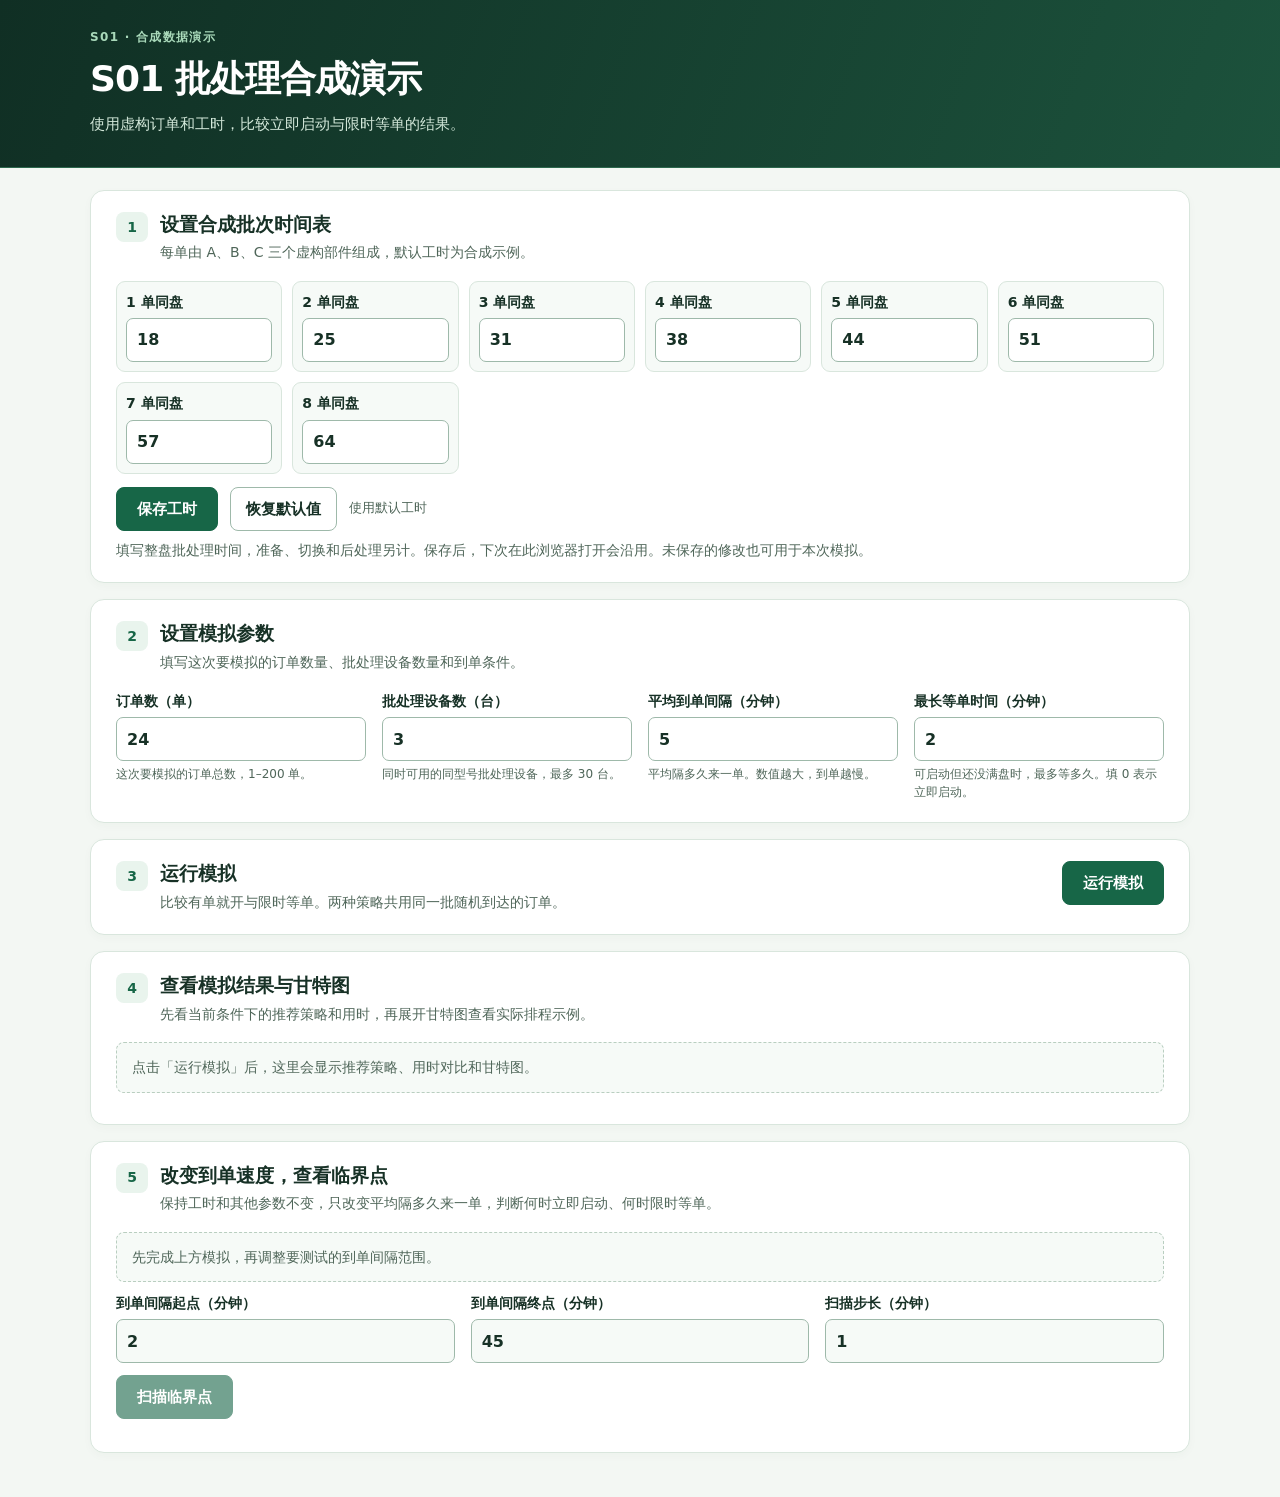
==== docs/scheduling/index.html @ c4c7d200 "Initial synthetic workcell simulation" ====
<!doctype html>
<html lang="zh-CN">
<head>
<meta charset="utf-8">
<meta name="viewport" content="width=device-width,initial-scale=1">
<meta name="theme-color" content="#143c30">
<link rel="icon" href="data:,">
<title>S01 批处理合成演示</title>
<style>:root {
  color-scheme: light;
  font-family: system-ui, "Microsoft YaHei", sans-serif;
  color: #173126;
  background: #f3f7f3;
  --arrival-muted: #4f6659;
  --arrival-line: #d9e6dd;
  --arrival-edge: #9eb9aa;
  --arrival-accent: #176647;
  --arrival-accent-hover: #105538;
  --arrival-soft: #e9f4ed;
  --arrival-surface: #f6faf7;
}

* { box-sizing: border-box; }
[hidden] { display: none !important; }
.arrival-page { margin: 0; font-size: 15px; line-height: 1.6; }
.arrival-page h1, .arrival-page h2, .arrival-page h3 { line-height: 1.35; }
.arrival-page p { margin: 0 0 10px; }
.arrival-page p:last-child { margin-bottom: 0; }
.muted { color: var(--arrival-muted); font-size: 14px; }

.arrival-shell { width: min(calc(100% - 48px), 1100px); margin-inline: auto; }
.arrival-hero {
  padding: 28px 0 31px;
  color: #fff;
  background: linear-gradient(110deg, #102f24, #1c523c);
  border-bottom: 1px solid #2c684d;
}
.arrival-hero .arrival-eyebrow { margin: 0 0 8px; color: #a9d9ba; font-size: 12px; font-weight: 700; letter-spacing: .11em; }
.arrival-hero h1 { margin: 0 0 8px; font-size: clamp(25px, 4vw, 36px); letter-spacing: -.025em; }
.arrival-hero p { color: #d4e9db; }
.arrival-hero p:last-child { margin-bottom: 0; }

#arrival-lab { display: grid; gap: 16px; padding-block: 22px 44px; scroll-margin-top: 12rem; }
.arrival-lab-form { display: grid; gap: 16px; min-width: 0; margin: 0; }
.arrival-panel {
  min-width: 0;
  padding: 21px 25px;
  border: 1px solid var(--arrival-line);
  border-radius: 14px;
  background: #fff;
  box-shadow: 0 3px 10px #19392807;
}
.arrival-step-heading { display: flex; align-items: flex-start; gap: 12px; margin-bottom: 17px; }
.arrival-step-heading h2 { margin: 0; font-size: 19px; font-weight: 720; }
.arrival-step-heading p { margin: 4px 0 0; }
.arrival-step-number {
  display: grid;
  flex: none;
  place-items: center;
  width: 32px;
  height: 30px;
  border-radius: 8px;
  color: var(--arrival-accent);
  background: var(--arrival-soft);
  font-size: 14px;
  font-weight: 750;
  font-variant-numeric: tabular-nums;
}
.arrival-settings-fields { min-inline-size: 0; margin: 0; padding: 0; border: 0; }

.arrival-lab-inputs, .arrival-print-inputs {
  display: grid;
  grid-template-columns: repeat(auto-fit, minmax(min(100%, 155px), 1fr));
  gap: 12px 16px;
}
.arrival-print-inputs { grid-template-columns: repeat(6, minmax(0, 1fr)); gap: 10px; }
.arrival-lab-field { display: grid; align-content: start; gap: 5px; min-width: 0; font-size: 14px; font-weight: 650; }
.arrival-lab-field input {
  width: 100%;
  min-width: 0;
  min-height: 44px;
  padding: 8px 10px;
  border: 1px solid var(--arrival-edge);
  border-radius: 7px;
  color: inherit;
  background: #fff;
  font: inherit;
  font-size: 16px;
  font-variant-numeric: tabular-nums;
}
.arrival-lab-field input:disabled { background: var(--arrival-surface); }
.arrival-lab-field small { color: var(--arrival-muted); font-size: 12px; font-weight: 450; line-height: 1.45; }
.arrival-print-inputs .arrival-lab-field { padding: 9px; border: 1px solid var(--arrival-line); border-radius: 9px; background: var(--arrival-surface); }
.arrival-print-tools, .arrival-print-actions { display: flex; flex-wrap: wrap; align-items: center; gap: 8px 12px; }
.arrival-print-tools { margin-block: 13px 8px; }
.arrival-page .arrival-print-state { margin: 0; color: var(--arrival-muted); font-size: 13px; }

.arrival-lab-option {
  min-width: 0;
  border: 1px solid var(--arrival-line);
  border-radius: 8px;
  background: var(--arrival-surface);
}
.arrival-lab-option > summary {
  display: flex;
  justify-content: space-between;
  align-items: center;
  gap: 12px;
  min-height: 44px;
  padding: 9px 13px;
  border-radius: 7px;
  cursor: pointer;
  font-size: 14px;
  font-weight: 650;
  list-style: none;
}
.arrival-lab-option > summary::-webkit-details-marker { display: none; }
.arrival-lab-option > summary::after {
  content: "";
  flex: none;
  width: 7px;
  height: 7px;
  margin-right: 2px;
  border-right: 1.5px solid var(--arrival-muted);
  border-bottom: 1.5px solid var(--arrival-muted);
  transform: translateY(-2px) rotate(45deg);
}
.arrival-lab-option[open] > summary::after { transform: translateY(2px) rotate(225deg); }
.arrival-lab-option > summary:hover { color: var(--arrival-accent); background: var(--arrival-soft); }
.arrival-option-content { min-width: 0; padding: 0 13px 13px; }
.arrival-option-content > p { margin-top: 5px; }

.arrival-run-panel {
  display: grid;
  grid-template-columns: minmax(0, 1fr) auto;
  align-items: start;
  gap: 8px 16px;
}
.arrival-run-panel .arrival-step-heading { margin-bottom: 0; }
.arrival-scan-buttons { display: flex; flex-wrap: wrap; gap: 8px; }
.arrival-primary, .arrival-lab-submit, .arrival-scan-cancel, .arrival-secondary, .arrival-result-link {
  min-height: 44px;
  padding: 7px 15px;
  border: 1px solid var(--arrival-edge);
  border-radius: 8px;
  color: inherit;
  background: #fff;
  font: inherit;
  font-weight: 650;
  cursor: pointer;
}
.arrival-primary, .arrival-lab-submit { padding-inline: 20px; border-color: var(--arrival-accent); color: #fff; background: var(--arrival-accent); }
.arrival-primary:hover:not(:disabled), .arrival-lab-submit:hover:not(:disabled) { background: var(--arrival-accent-hover); }
.arrival-secondary:hover:not(:disabled), .arrival-scan-cancel:hover:not(:disabled), .arrival-result-link:hover { background: var(--arrival-soft); }
.arrival-result-link { display: inline-flex; align-items: center; justify-self: start; text-decoration: none; }
.arrival-primary:disabled, .arrival-lab-submit:disabled, .arrival-scan-cancel:disabled, .arrival-secondary:disabled { opacity: .6; cursor: default; }
#arrival-lab :is(input, button, summary, a, [tabindex]):focus-visible { outline: 2px solid var(--arrival-accent); outline-offset: 3px; }
.arrival-run-panel :is(.arrival-lab-status, .arrival-lab-progress, .arrival-lab-error) { grid-column: 1 / -1; }
.arrival-page .arrival-lab-status { margin: 0; }
.arrival-lab-status:empty { display: none; }
.arrival-lab-progress { width: min(100%, 420px); accent-color: var(--arrival-accent); }
.arrival-page .arrival-lab-error { margin: 0; border-left: 3px solid #a94335; background: #fff0ec; color: #87291d; padding: 7px 11px; }

.arrival-result-panel, .arrival-scan-panel { scroll-margin-top: 14px; }
.arrival-scan-form { display: grid; gap: 12px; min-width: 0; margin: 0 0 12px; }
.arrival-scan-context { color: var(--arrival-muted); font-size: 14px; }
.arrival-empty {
  padding: 13px 15px;
  border: 1px dashed #b9cec0;
  border-radius: 8px;
  color: var(--arrival-muted);
  background: var(--arrival-surface);
  font-size: 14px;
}
.arrival-lab-output { display: grid; gap: 11px; min-width: 0; }
.arrival-lab-output:empty { display: none; }
.arrival-page .arrival-stale { padding: 9px 12px; border-radius: 6px; background: #fff4e3; color: #71481a; font-size: 14px; }
.arrival-metrics { display: grid; grid-template-columns: repeat(2, minmax(0, 1fr)); gap: 10px; }
.arrival-metric { min-width: 0; padding: 12px 14px; border: 1px solid var(--arrival-line); border-radius: 8px; }
.arrival-metric h3 { margin: 0 0 4px; font-size: 16px; }
.arrival-metric p { margin-bottom: 8px; }
.arrival-metric-values {
  display: grid;
  grid-template-columns: repeat(2, minmax(0, 1fr));
  gap: 8px;
  margin: 0;
}
.arrival-metric-values div { min-width: 0; padding: 8px 9px; border-radius: 6px; background: var(--arrival-surface); }
.arrival-metric-values dt { color: var(--arrival-muted); font-size: 13px; }
.arrival-metric-values dd { margin: 2px 0 0; font-size: clamp(17px, 2.2vw, 24px); font-weight: 750; font-variant-numeric: tabular-nums; overflow-wrap: anywhere; }
.arrival-metric-values small { color: var(--arrival-muted); font-size: 12px; font-weight: 500; }
.arrival-lab-results { min-width: 0; }
.arrival-lab-results h3 { margin: 2px 0 6px; font-size: 17px; }
.arrival-lab-scroll { max-width: 100%; overflow: auto; border-radius: 7px; }
.arrival-page table { width: 100%; border-collapse: collapse; font-size: 13px; font-variant-numeric: tabular-nums; }
.arrival-page th, .arrival-page td { padding: 8px 10px; border-bottom: 1px solid var(--arrival-line); text-align: left; vertical-align: top; }
.arrival-page thead th { color: #2a4b38; background: var(--arrival-soft); font-weight: 700; }
.arrival-page tbody tr:nth-child(even) { background: var(--arrival-surface); }
.arrival-lab-table { min-width: 400px; }
.arrival-lab-table tbody th { font-weight: 550; }
.arrival-lab-chart { min-width: 680px; padding-right: 18px; }
.arrival-lab-arm h4 { margin: 12px 0 6px; font-size: 14px; }
.arrival-lab-first-order { width: fit-content; padding: 3px 8px; border-radius: 4px; background: #e7eff8; color: #284d78; font-size: 13px; font-weight: 650; }
.arrival-lab-track-row { display: grid; grid-template-columns: 86px minmax(0, 1fr); }
.arrival-lab-lane-label { align-self: center; padding-right: 8px; font-size: 12px; color: var(--arrival-muted); }
.arrival-lab-track { position: relative; min-height: 33px; border-bottom: 1px solid var(--arrival-line); background: var(--arrival-surface); }
.arrival-lab-machine-lanes { border-bottom: 1px solid #b8cec0; }
.arrival-lab-offline-track { min-height: 12px; background: #f7f8fc; }
.arrival-lab-axis .arrival-lab-track { min-height: 24px; background: none; }
.arrival-lab-arrivals .arrival-lab-track { min-height: 24px; }
.arrival-lab-tick { position: absolute; bottom: 3px; white-space: nowrap; font-size: 11px; color: var(--arrival-muted); transform: translateX(-50%); }
.arrival-lab-tick:first-child { transform: none; }
.arrival-lab-gridline { position: absolute; height: 100%; width: 1px; background: var(--arrival-line); }
.arrival-lab-end { position: absolute; z-index: 1; height: 100%; width: 2px; background: #a84b3b; }
.arrival-lab-arrival { position: absolute; top: 4px; width: 2px; height: 15px; background: #4a6a92; opacity: .78; }
.arrival-lab-bar { position: absolute; top: 4px; height: 24px; white-space: nowrap; overflow: hidden; border-radius: 2px; }
.arrival-lab-offline-track .arrival-lab-bar { top: 2px; height: 7px; }
.arrival-lab-prep, .arrival-lab-prep-key { background: #4c78aa; }
.arrival-lab-post, .arrival-lab-post-key { background: #855da4; }
.arrival-lab-print { background: var(--arrival-accent); color: #fff; font-size: 11px; line-height: 24px; text-indent: 3px; }
.arrival-lab-switch { background: #b18037; }
.arrival-lab-legend { display: flex; gap: 6px 15px; flex-wrap: wrap; margin: 8px 0 12px; font-size: 13px; }
.arrival-lab-key { display: inline-block; width: 12px; height: 9px; margin-right: 5px; border-radius: 2px; }
.arrival-lab-arrive-key { background: #4a6a92; }
.arrival-lab-print-key { background: var(--arrival-accent); }
.arrival-lab-switch-key { background: #b18037; }
.arrival-lab-end-key { background: #a84b3b; }
.arrival-lab-advice { min-width: 0; padding: 13px 15px; border-left: 3px solid #64816d; border-radius: 7px; background: var(--arrival-surface); }
.arrival-lab-advice-wait { border-color: var(--arrival-accent); background: var(--arrival-soft); }
.arrival-lab-advice-ranges { border-color: #64816d; background: var(--arrival-surface); }
.arrival-lab-advice h3 { margin: 0 0 5px; font-size: 17px; }
.arrival-lab-advice p { margin: 4px 0; }
.arrival-scan-legend { display: flex; gap: 4px 16px; flex-wrap: wrap; font-size: 13px; font-weight: 650; }
.arrival-scan-faster { color: #17654d; }
.arrival-scan-slower { color: #9a3425; }
.arrival-scan-immediate { color: #176647; }
.arrival-scan-waiting { color: #9a561d; }
.arrival-scan-legend :is(.arrival-scan-immediate, .arrival-scan-waiting)::before {
  content: "";
  display: inline-block;
  width: 19px;
  margin: 0 6px 3px 0;
  border-top: 2px solid currentColor;
}
.arrival-scan-legend .arrival-scan-waiting::before { border-top-style: dashed; }
.arrival-scan-tie-text { color: var(--arrival-muted); }
.arrival-scan-crossing-text { color: #633970; }
.arrival-scan-plot { border: 1px solid var(--arrival-line); border-radius: 7px; }
.arrival-scan-plot svg { display: block; width: 100%; min-width: 560px; }
.arrival-scan-plot text { fill: #364f41; font-size: 13px; }
.arrival-scan-grid { stroke: #b6c9bd; stroke-width: .7; }
.arrival-scan-axis { fill: none; stroke: #647f6d; stroke-width: 1; }
.arrival-scan-curve { fill: none; stroke: currentColor; stroke-width: 2.4; stroke-linejoin: round; }
.arrival-scan-waiting .arrival-scan-curve { stroke-dasharray: 6 4; }
.arrival-scan-dot { fill: #fff; stroke: currentColor; stroke-width: 1.4; }
.arrival-scan-tie-mark { fill: none; stroke: #dfd1e5; stroke-width: 9; stroke-linecap: round; stroke-linejoin: round; }
.arrival-scan-tie-point { fill: #dfd1e5; }
.arrival-scan-crossing { fill: #633970; stroke: #fff; stroke-width: 1; }
.arrival-scan-crossing-guide { stroke: #633970; stroke-width: 1; stroke-dasharray: 4 4; }
.arrival-scan-findings { font-weight: 650; }
.arrival-scan-table { min-width: 640px; }
.arrival-scan-table td, .arrival-scan-table th { white-space: nowrap; }

@media (max-width: 850px) {
  .arrival-print-inputs { grid-template-columns: repeat(4, minmax(0, 1fr)); }
}

@media (max-width: 640px) {
  .arrival-shell { width: calc(100% - 26px); }
  .arrival-hero { padding-block: 18px; }
  #arrival-lab, .arrival-lab-form { gap: 11px; }
  #arrival-lab { padding-block: 12px 26px; }
  .arrival-panel { padding: 15px; }
  .arrival-lab-inputs { grid-template-columns: repeat(2, minmax(0, 1fr)); gap: 9px; }
  .arrival-print-inputs { grid-template-columns: repeat(3, minmax(0, 1fr)); gap: 8px; }
  .arrival-print-inputs .arrival-lab-field { padding: 7px; font-size: 13px; }
  .arrival-print-tools { align-items: flex-start; flex-direction: column; }
  .arrival-run-panel { grid-template-columns: minmax(0, 1fr); }
  .arrival-run-panel .arrival-scan-buttons { margin-top: 3px; }
  .arrival-lab-submit { flex: 1; }
  .arrival-metrics { grid-template-columns: 1fr; }
}

@media (max-width: 380px) {
  .arrival-print-inputs { grid-template-columns: repeat(2, minmax(0, 1fr)); }
}
</style>
</head>
<body class="arrival-page">
<header class="arrival-hero">
  <div class="arrival-shell">
    <p class="arrival-eyebrow">S01 · 合成数据演示</p>
    <h1>S01 批处理合成演示</h1>
    <p class="arrival-hero-note">使用虚构订单和工时，比较立即启动与限时等单的结果。</p>
  </div>
</header>
<main class="arrival-shell">
  <div id="arrival-lab" data-config="{&quot;prepMinutes&quot;:4,&quot;postMinutes&quot;:7,&quot;switchMinutes&quot;:3,&quot;durations&quot;:[null,18,25,31,38,44,51,57,64],&quot;replicates&quot;:200,&quot;seed&quot;:61723}">
    <noscript><p>启用 JavaScript 即可在网页上计算。</p></noscript>
  </div>
</main>
<script>(function (root) {
  "use strict";

  const MAX_TRAY_SIZE = 8;
  const MAX_ORDERS = 200;
  const MAX_MACHINES = 30;

  function integer(value, label, minimum, maximum = Number.MAX_SAFE_INTEGER) {
    if (!Number.isSafeInteger(value) || value < minimum || value > maximum) {
      throw new RangeError(`${label}须为 ${minimum} 至 ${maximum} 之间的整数`);
    }
    return value;
  }

  function simulationConfig(config) {
    const machineCount = integer(config.machineCount, "批处理设备数量", 1, MAX_MACHINES);
    const prepMinutes = integer(config.prepMinutes, "批处理前准备时间", 0);
    const postMinutes = integer(config.postMinutes, "批处理后处理时间", 0);
    const switchMinutes = integer(config.switchMinutes, "批次切换时间", 0);
    if (!Array.isArray(config.durations)) {
      throw new TypeError("装盘工时须按每盘订单数提供");
    }
    const durations = [];
    const sizes = [];
    config.durations.forEach((duration, size) => {
      if (duration == null) return;
      integer(size, "装盘订单数", 1, MAX_TRAY_SIZE);
      durations[size] = integer(duration, "整盘批处理时间", 1);
      sizes.push(size);
    });
    if (sizes.length === 0) throw new RangeError("装盘表至少须启用一个整单组合");
    sizes.sort((left, right) => right - left);
    return { machineCount, prepMinutes, postMinutes, switchMinutes, durations, sizes };
  }

  function validateArrivals(arrivals) {
    if (!Array.isArray(arrivals) || arrivals.length > MAX_ORDERS) {
      throw new RangeError(`到单序列最多包含 ${MAX_ORDERS} 单`);
    }
    for (let index = 0; index < arrivals.length; index += 1) {
      integer(arrivals[index], "订单到达时间", 0);
      if (index === 0 ? arrivals[index] !== 0 : arrivals[index] < arrivals[index - 1]) {
        throw new RangeError("订单到达时间须从 0 开始，并按非递减顺序排列");
      }
    }
  }

  function better(sum, trays, current) {
    return current === null || sum < current[0] || (sum === current[0] && trays < current[1]);
  }

  function singleBatcherCosts(count, { durations, sizes, switchMinutes }) {
    const costs = Array(count + 1).fill(null);
    const firstBatch = Array(count + 1).fill(0);
    costs[0] = [0, 0];
    for (let total = 1; total <= count; total += 1) {
      for (const size of sizes) {
        const remaining = total - size;
        if (remaining < 0 || costs[remaining] === null) continue;
        const [tailSum, tailTrays] = costs[remaining];
        const sum = total * durations[size] + remaining * switchMinutes + tailSum;
        const trays = 1 + tailTrays;
        if (better(sum, trays, costs[total])) {
          costs[total] = [sum, trays];
          firstBatch[total] = size;
        }
      }
    }
    return { costs, firstBatch };
  }

  function closeoutPlan(count, now, lastBatchEnds, config) {
    const { prepMinutes, postMinutes, switchMinutes, durations } = config;
    const { costs, firstBatch } = singleBatcherCosts(count, config);
    if (costs[count] === null) {
      throw new RangeError(`收尾时剩余 ${count} 单，无法用已启用整单组合排齐`);
    }
    const ready = lastBatchEnds.map((end) => end === null
      ? now + prepMinutes
      : Math.max(now + prepMinutes, end + switchMinutes));
    const loads = costs.map((cost, load) => [load, cost]).filter((entry) => entry[1] !== null);
    const choices = [];
    let best = Array(count + 1).fill(null);
    best[0] = [0, 0];
    for (const readyAt of ready) {
      const nextBest = Array(count + 1).fill(null);
      const chosen = Array(count + 1).fill(0);
      for (let total = 0; total <= count; total += 1) {
        for (const [load, [completionSum, trays]] of loads) {
          if (load > total) break;
          const prefix = best[total - load];
          if (prefix === null) continue;
          // Release times are fixed, so minimizing completion sums also minimizes flow time.
          const sum = prefix[0] + completionSum + load * (readyAt + postMinutes);
          const trayCount = prefix[1] + trays;
          if (better(sum, trayCount, nextBest[total])) {
            nextBest[total] = [sum, trayCount];
            chosen[total] = load;
          }
        }
      }
      best = nextBest;
      choices.push(chosen);
    }

    const planned = [];
    let remaining = count;
    for (let machine = ready.length - 1; machine >= 0; machine -= 1) {
      let load = choices[machine][remaining];
      remaining -= load;
      let start = ready[machine];
      while (load > 0) {
        const size = firstBatch[load];
        planned.push([start - prepMinutes, machine, size]);
        start += durations[size] + switchMinutes;
        load -= size;
      }
    }
    return planned.sort((left, right) => left[0] - right[0] || left[1] - right[1] || left[2] - right[2]);
  }

  function label(prefix, index) {
    return `${prefix}${String(index).padStart(3, "0")}`;
  }

  function simulateValidated(arrivals, config, waitMinutes) {
    const { machineCount, prepMinutes, postMinutes, switchMinutes, durations, sizes } = config;
    const orders = arrivals.map((arrival, index) => ({
      order_id: label("O", index + 1), arrival, finish: null, batch_id: null,
    }));
    const batches = [];
    const lastBatchEnds = Array(machineCount).fill(null);
    const fullSize = sizes[0];
    let cursor = 0;
    let assigned = 0;
    let now = 0;
    let deadline = null;
    let waitEvents = 0;

    function prepReady(end) {
      return end === null ? 0 : Math.max(0, end + switchMinutes - prepMinutes);
    }

    function dispatch(prepStart, machine, size) {
      const processStart = prepStart + prepMinutes;
      const processEnd = processStart + durations[size];
      const finish = processEnd + postMinutes;
      const batchId = label("B", batches.length + 1);
      const orderIds = [];
      for (let index = 0; index < size; index += 1) {
        const order = orders[assigned];
        assigned += 1;
        order.batch_id = batchId;
        order.finish = finish;
        order.flow_time = finish - order.arrival;
        orderIds.push(order.order_id);
      }
      batches.push({
        batch_id: batchId,
        machine: machine + 1,
        order_ids: orderIds,
        prep_start: prepStart,
        process_start: processStart,
        process_end: processEnd,
        finish,
        switch_start: lastBatchEnds[machine],
      });
      lastBatchEnds[machine] = processEnd;
    }

    while (cursor < orders.length) {
      while (cursor < orders.length && arrivals[cursor] === now) cursor += 1;
      if (cursor === orders.length) {
        const planned = closeoutPlan(cursor - assigned, now, lastBatchEnds, config);
        for (const [prepStart, machine, size] of planned) dispatch(prepStart, machine, size);
        break;
      }

      while (assigned < cursor) {
        const machine = lastBatchEnds.findIndex((end) => prepReady(end) <= now);
        const size = sizes.find((option) => option <= cursor - assigned);
        if (machine === -1 || size === undefined) break;
        if (size === fullSize || waitMinutes === 0 || (deadline !== null && now >= deadline)) {
          dispatch(now, machine, size);
          deadline = null;
        } else {
          if (deadline === null) {
            deadline = now + waitMinutes;
            waitEvents += 1;
          }
          break;
        }
      }

      let next = arrivals[cursor];
      if (deadline !== null && deadline > now) next = Math.min(next, deadline);
      if (assigned < cursor) {
        for (const end of lastBatchEnds) {
          const readyAt = prepReady(end);
          if (readyAt > now) next = Math.min(next, readyAt);
        }
      }
      now = next;
    }

    const totalFlowTime = orders.reduce((sum, order) => sum + order.flow_time, 0);
    return {
      batches,
      orders,
      makespan: batches.reduce((last, batch) => Math.max(last, batch.finish), 0),
      wait_events: waitEvents,
      total_flow_time: totalFlowTime,
      mean_flow_time: orders.length === 0 ? 0 : totalFlowTime / orders.length,
    };
  }

  function simulate(arrivals, config, waitMinutes) {
    validateArrivals(arrivals);
    integer(waitMinutes, "等单时间", 0, 1440);
    return simulateValidated(arrivals, simulationConfig(config), waitMinutes);
  }

  function simulateSeconds(arrivals, config, waitMinutes) {
    validateArrivals(arrivals);
    integer(waitMinutes, "等单时间", 0, 1440);
    const settings = simulationConfig(config);
    const seconds = {
      ...settings,
      prepMinutes: settings.prepMinutes * 60,
      postMinutes: settings.postMinutes * 60,
      switchMinutes: settings.switchMinutes * 60,
      durations: settings.durations.map((duration) => duration * 60),
    };
    const longest = Math.max(...settings.sizes.map((size) => seconds.durations[size]));
    const latest = (arrivals[arrivals.length - 1] ?? 0) + seconds.prepMinutes + seconds.postMinutes
      + waitMinutes * 60 + arrivals.length * (longest + seconds.switchMinutes);
    integer(latest * Math.max(1, arrivals.length), "批处理排程累计用时（秒）", 0);
    return simulateValidated(arrivals, seconds, waitMinutes * 60);
  }

  function seededRandom(seed) {
    let state = seed;
    return function () {
      state = (state + 0x6D2B79F5) >>> 0;
      let value = Math.imul(state ^ (state >>> 15), state | 1);
      value ^= value + Math.imul(value ^ (value >>> 7), value | 61);
      return ((value ^ (value >>> 14)) >>> 0) / 4294967296;
    };
  }

  function arrivalTrace(count, interval, random) {
    const arrivals = [0];
    while (arrivals.length < count) {
      const gap = Math.max(1, Math.round(-interval * Math.log1p(-random())));
      arrivals.push(arrivals[arrivals.length - 1] + gap);
    }
    return arrivals;
  }

  function yieldToPage() {
    return new Promise((resolve) => setTimeout(resolve, 0));
  }

  function pairingConfig(config) {
    return {
      wait: integer(config.waitMinutes, "等单时间", 0, 1440),
      replicates: integer(config.replicates ?? 200, "模拟次数", 2, 200),
      seed: integer(config.seed ?? 61723, "随机种子", 0, 0xFFFFFFFF),
    };
  }

  function simulatePair(arrivals, config, wait) {
    const immediate = simulateValidated(arrivals, config, 0);
    const waiting = wait === 0 ? immediate : simulateValidated(arrivals, config, wait);
    return { immediate, waiting };
  }

  function flowDifference(pairedTotals, orderCount) {
    const replicates = pairedTotals.length;
    const mean = pairedTotals.reduce((sum, total) => sum + total, 0) / replicates;
    const variance = pairedTotals.reduce((sum, total) => sum + (total - mean) ** 2, 0)
      / (replicates - 1);
    const delta = mean / orderCount;
    const halfWidth = 1.96 * Math.sqrt(variance / replicates) / orderCount;
    return { delta, lower: delta - halfWidth, upper: delta + halfWidth };
  }

  async function compare(config, onProgress, signal) {
    checkAborted(signal);
    const validated = simulationConfig(config);
    const orderCount = integer(config.orderCount, "订单数", 1, MAX_ORDERS);
    const interval = config.meanInterval;
    if (!Number.isFinite(interval) || interval < 1 || interval > 1440) {
      throw new RangeError("平均到单间隔须为 1 至 1440 分钟");
    }
    const { wait, replicates, seed } = pairingConfig(config);
    const random = seededRandom(seed);
    const samples = [];
    const pairedTotals = [];
    const immediateTotals = { flow: 0, makespan: 0 };
    const waitingTotals = { flow: 0, makespan: 0 };
    onProgress?.(0, replicates);
    await yieldToPage();
    let chunkStart = Date.now();
    for (let index = 0; index < replicates; index += 1) {
      checkAborted(signal);
      const arrivals = arrivalTrace(orderCount, interval, random);
      const { immediate, waiting } = simulatePair(arrivals, validated, wait);
      immediateTotals.flow += immediate.total_flow_time;
      immediateTotals.makespan += immediate.makespan;
      waitingTotals.flow += waiting.total_flow_time;
      waitingTotals.makespan += waiting.makespan;
      pairedTotals.push(waiting.total_flow_time - immediate.total_flow_time);
      samples.push({ arrivals, delta: waiting.makespan - immediate.makespan });

      const completed = index + 1;
      if (completed === replicates || completed % 8 === 0 || Date.now() - chunkStart >= 16) {
        onProgress?.(completed, replicates);
        if (completed < replicates) await yieldToPage();
        chunkStart = Date.now();
      }
    }

    checkAborted(signal);
    const deltas = samples.map((sample) => sample.delta).sort((left, right) => left - right);
    const middle = (deltas[Math.floor((replicates - 1) / 2)] + deltas[Math.floor(replicates / 2)]) / 2;
    let exampleIndex = 0;
    for (let index = 1; index < replicates; index += 1) {
      if (Math.abs(samples[index].delta - middle) < Math.abs(samples[exampleIndex].delta - middle)) {
        exampleIndex = index;
      }
    }
    const arrivals = samples[exampleIndex].arrivals;
    return {
      immediate: {
        mean_flow_time: immediateTotals.flow / (replicates * orderCount),
        mean_makespan: immediateTotals.makespan / replicates,
      },
      waiting: {
        mean_flow_time: waitingTotals.flow / (replicates * orderCount),
        mean_makespan: waitingTotals.makespan / replicates,
      },
      flow_difference: flowDifference(pairedTotals, orderCount),
      example: {
        arrivals,
        immediate: simulateValidated(arrivals, validated, 0),
        waiting: simulateValidated(arrivals, validated, wait),
        replicate: exampleIndex + 1,
      },
      replicates,
    };
  }

  function scanIntervals(start, end, step) {
    if (!Number.isFinite(start) || !Number.isFinite(end) || start < 1 || end > 1440 || start >= end) {
      throw new RangeError("平均到单间隔须在 1 至 1440 分钟之间，起点须小于终点");
    }
    if (!Number.isFinite(step) || step <= 0) {
      throw new RangeError("扫描步长须大于 0 分钟");
    }

    const intervals = [start];
    // Allow only the floating-point error of computing an intended grid endpoint.
    const tolerance = Number.EPSILON * Math.max(1, end) * 2;
    for (let index = 1; index < 60; index += 1) {
      const interval = start + index * step;
      if (interval >= end - tolerance) {
        intervals.push(end);
        return intervals;
      }
      if (interval <= intervals[intervals.length - 1]) {
        throw new RangeError("扫描步长过小，无法区分相邻取样点");
      }
      intervals.push(interval);
    }
    throw new RangeError("每次扫描最多包含 60 个取样点，请增大步长或缩小范围");
  }

  function scanBoundaries(points) {
    const crossings = [];
    const ties = [];
    for (let index = 0; index < points.length; index += 1) {
      const point = points[index];
      if (point.delta === 0) {
        while (index + 1 < points.length && points[index + 1].delta === 0) index += 1;
        ties.push({ start: point.interval, end: points[index].interval });
        continue;
      }
      const next = points[index + 1];
      if (next && next.delta !== 0 && Math.sign(point.delta) !== Math.sign(next.delta)) {
        const fraction = point.delta / (point.delta - next.delta);
        crossings.push({
          interval: point.interval + fraction * (next.interval - point.interval),
          lowerInterval: point.interval,
          upperInterval: next.interval,
        });
      }
    }
    return { crossings, ties };
  }

  function checkAborted(signal) {
    if (signal?.aborted) throw signal.reason ?? new DOMException("模拟已取消", "AbortError");
  }

  async function scan(config, onProgress, signal) {
    checkAborted(signal);
    const validated = simulationConfig(config);
    const orderCount = integer(config.orderCount, "订单数", 1, MAX_ORDERS);
    const intervals = scanIntervals(config.intervalStart, config.intervalEnd, config.intervalStep);
    const { wait, replicates, seed } = pairingConfig(config);
    const totalPairs = intervals.length * replicates;
    const orderSamples = orderCount * replicates;
    const points = [];
    let completedPairs = 0;

    onProgress?.(0, totalPairs);
    await yieldToPage();
    let chunkStart = Date.now();
    for (const interval of intervals) {
      // Restart the same standardized draws so different scan points can be compared fairly.
      const random = seededRandom(seed);
      let immediateTotal = 0;
      let waitingTotal = 0;
      const pairedTotals = [];
      for (let sample = 0; sample < replicates; sample += 1) {
        checkAborted(signal);
        const arrivals = arrivalTrace(orderCount, interval, random);
        const { immediate, waiting } = simulatePair(arrivals, validated, wait);
        immediateTotal += immediate.total_flow_time;
        waitingTotal += waiting.total_flow_time;
        pairedTotals.push(waiting.total_flow_time - immediate.total_flow_time);
        completedPairs += 1;
        if (completedPairs === totalPairs || Date.now() - chunkStart >= 16) {
          onProgress?.(completedPairs, totalPairs);
          if (completedPairs < totalPairs) await yieldToPage();
          chunkStart = Date.now();
        }
      }

      points.push({
        interval,
        ...flowDifference(pairedTotals, orderCount),
        immediate_mean: immediateTotal / orderSamples,
        waiting_mean: waitingTotal / orderSamples,
      });
    }

    checkAborted(signal);
    return { points, ...scanBoundaries(points), replicates };
  }

  const engine = { simulate, simulateSeconds, compare, scan, maxMachines: MAX_MACHINES };
  root.ArrivalEngine = engine;
  if (typeof module !== "undefined" && module.exports) module.exports = engine;
})(globalThis);
</script>
<script>(() => {
  "use strict";

  const fields = [
    ["orderCount", "订单数", 24, 1, 200, 1, "单", "这次要模拟的订单总数，1–200 单。"],
    ["machineCount", "批处理设备数", 3, 1, globalThis.ArrivalEngine.maxMachines, 1, "台", `同时可用的同型号批处理设备，最多 ${globalThis.ArrivalEngine.maxMachines} 台。`],
    ["meanInterval", "平均到单间隔", 5, 1, 1440, "any", "分钟", "平均隔多久来一单。数值越大，到单越慢。"],
    ["waitMinutes", "最长等单时间", 2, 0, 1440, 1, "分钟", "可启动但还没满盘时，最多等多久。填 0 表示立即启动。"],
  ];
  const scanFields = [
    ["intervalStart", "到单间隔起点", 2, 1, 1440, "any", "分钟"],
    ["intervalEnd", "到单间隔终点", 45, 1, 1440, "any", "分钟"],
    ["intervalStep", "扫描步长", 1, null, 1440, "any", "分钟"],
  ];
  const numberFormat = new Intl.NumberFormat("zh-CN", {
    minimumFractionDigits: 1,
    maximumFractionDigits: 1,
  });

  function element(tag, className, text) {
    const node = document.createElement(tag);
    if (className) node.className = className;
    if (text !== undefined) node.textContent = text;
    return node;
  }

  function displayMinutes(value) {
    return numberFormat.format(value);
  }

  function buildField([name, label, value, min, max, step, unit, hint]) {
    const group = element("label", "arrival-lab-field");
    const input = element("input");
    input.name = name;
    input.type = "number";
    input.value = value;
    if (min !== null) input.min = min;
    if (max !== null) input.max = max;
    input.step = step;
    input.required = true;
    input.inputMode = step === "any" ? "decimal" : "numeric";
    group.append(element("span", "", unit ? `${label}（${unit}）` : label), input);
    if (hint) {
      const help = element("small", "muted", hint);
      help.id = `${name}-help`;
      group.append(help);
      input.setAttribute("aria-describedby", help.id);
    }
    return group;
  }

  function stepHeading(number, title, description) {
    const header = element("div", "arrival-step-heading");
    const content = element("div");
    const badge = element("span", "arrival-step-number", number);
    badge.setAttribute("aria-hidden", "true");
    content.append(element("h2", "", title), element("p", "muted", description));
    header.append(badge, content);
    return header;
  }

  function expandable(title, ...children) {
    const details = element("details", "arrival-lab-option");
    const content = element("div", "arrival-option-content");
    content.append(...children);
    details.append(element("summary", "", title), content);
    return details;
  }

  function processEditor(defaults) {
    const storageKey = "public-demo.s01.batch-times.v1";
    const maxMinutes = 1_000_000_000;
    let saved = null;
    try {
      const candidate = JSON.parse(localStorage.getItem(storageKey));
      if (Array.isArray(candidate) && candidate.length === defaults.length && defaults.every((minutes, size) => {
        const value = candidate[size];
        return minutes === null ? value === null : Number.isInteger(value) && value >= 1 && value <= maxMinutes;
      })) saved = candidate;
    } catch {
      // A missing or unreadable saved set leaves the built-in defaults available.
    }

    const processInputs = element("div", "arrival-print-inputs");
    const controls = (saved ?? defaults).map((minutes, size) => {
      if (minutes === null) return null;
      const field = buildField([`print-${size}`, `${size} 单同盘`, minutes, 1, maxMinutes, 1]);
      const input = field.querySelector("input");
      input.setAttribute("aria-label", `${size} 单同盘批处理时间（分钟）`);
      input.autocomplete = "off";
      processInputs.append(field);
      return input;
    });
    const durations = () => controls.map(input => input?.valueAsNumber ?? null);

    const save = element("button", "arrival-primary", "保存工时");
    save.type = "button";
    const reset = element("button", "arrival-secondary", "恢复默认值");
    reset.type = "button";
    const state = element("p", "muted arrival-print-state");
    state.setAttribute("role", "status");
    function updateState() {
      const lastValues = saved ?? defaults;
      const dirty = durations().some((minutes, size) => minutes !== lastValues[size]);
      state.textContent = dirty ? "有未保存的工时修改" : saved ? "工时已保存到当前浏览器" : "使用默认工时";
    }
    updateState();
    processInputs.addEventListener("input", updateState);
    save.addEventListener("click", () => {
      const invalid = processInputs.querySelector("input:invalid");
      if (invalid) {
        state.textContent = "请填写有效的整盘批处理分钟数后再保存。";
        invalid.reportValidity();
        return;
      }
      const minutes = durations();
      try {
        localStorage.setItem(storageKey, JSON.stringify(minutes));
        saved = minutes;
        updateState();
      } catch {
        state.textContent = "当前浏览器无法保存工时。本页仍可使用这些值进行模拟。";
      }
    });
    reset.addEventListener("click", () => {
      const changed = durations().some((minutes, size) => minutes !== defaults[size]);
      controls.forEach((input, size) => {
        if (input) input.value = defaults[size];
      });
      if (changed) processInputs.dispatchEvent(new Event("input", { bubbles: true }));
      try {
        localStorage.removeItem(storageKey);
        saved = null;
        state.textContent = "已恢复默认工时";
      } catch {
        state.textContent = "当前页面已恢复默认工时。浏览器无法清除先前保存的工时。";
      }
    });

    const tools = element("div", "arrival-print-tools");
    const actions = element("div", "arrival-print-actions");
    actions.append(save, reset);
    tools.append(actions, state);
    const editor = element("div", "arrival-print-editor");
    editor.append(processInputs, tools, element("p", "muted", "填写整盘批处理时间，准备、切换和后处理另计。保存后，下次在此浏览器打开会沿用。未保存的修改也可用于本次模拟。"));
    return { editor, durations };
  }

  function appendRow(section, labels, header = false) {
    const row = element("tr");
    labels.forEach((label, index) => {
      const isHeading = header || index === 0;
      const cell = element(isHeading ? "th" : "td", "", label);
      if (isHeading) cell.scope = header ? "col" : "row";
      row.append(cell);
    });
    section.append(row);
  }

  function summaryMetrics({ immediate, waiting }, params) {
    const metrics = element("div", "arrival-metrics");
    for (const [title, description, key, unit] of [
      ["平均订单用时", "每单从到达到后处理完成的平均时间，作为策略比较依据。", "mean_flow_time", "分钟/单"],
      ["整批完工用时", "从首单到达到最后一单完成的平均时间。", "mean_makespan", "分钟"],
    ]) {
      const metric = element("section", "arrival-metric");
      const values = element("dl", "arrival-metric-values");
      for (const [label, value] of [["立即启动", immediate[key]], [`限时等单 ${params.waitMinutes} 分钟`, waiting[key]]]) {
        const valueGroup = element("div");
        const displayed = element("dd", "", displayMinutes(value));
        displayed.append(element("small", "", ` ${unit}`));
        valueGroup.append(element("dt", "", label), displayed);
        values.append(valueGroup);
      }
      metric.append(element("h3", "", title), element("p", "muted", description), values);
      metrics.append(metric);
    }
    return metrics;
  }

  function timeTicks(horizon) {
    const steps = [15, 30, 60, 120, 240, 480, 720, 1440, 2880, 4320, 7200, 10080];
    const step = steps.find(candidate => horizon <= candidate * 8)
      ?? Math.ceil(horizon / (8 * 1440)) * 1440;
    return Array.from({ length: Math.floor(horizon / step) + 1 }, (_, index) => index * step);
  }

  function trackRow(title, trackClass = "arrival-lab-track") {
    const row = element("div", "arrival-lab-track-row");
    const lane = element("div", trackClass);
    row.append(element("span", "arrival-lab-lane-label", title), lane);
    return { row, lane };
  }

  function marker(className, percent, title, width) {
    const mark = element("span", className);
    mark.style.left = percent;
    if (width !== undefined) mark.style.width = width;
    if (title) mark.title = title;
    return mark;
  }

  function strategyChart(title, result, arrivals, horizon, params) {
    const arm = element("section", "arrival-lab-arm");
    arm.append(element("h4", "", `${title} · 平均订单用时 ${displayMinutes(result.mean_flow_time)} 分钟/单 · 最后一单第 ${result.makespan} 分钟齐套`));
    const firstOrder = result.orders[0];
    const firstBatch = result.batches.find(batch => batch.batch_id === firstOrder?.batch_id);
    if (firstBatch) {
      arm.append(element("p", "arrival-lab-first-order", `首单第 ${firstBatch.prep_start} 分钟开始准备，第 ${firstBatch.process_start} 分钟上机批处理`));
    }
    const at = minute => `${100 * minute / horizon}%`;
    const ticks = timeTicks(horizon);
    const axis = trackRow("累计小时");
    axis.row.classList.add("arrival-lab-axis");
    for (const tick of ticks) {
      const label = marker("arrival-lab-tick", at(tick));
      label.textContent = tick / 60;
      axis.lane.append(label);
    }
    arm.append(axis.row);

    function addGrid(lane) {
      for (const tick of ticks) lane.append(marker("arrival-lab-gridline", at(tick)));
      lane.append(marker("arrival-lab-end", at(result.makespan), `最后一单后处理完成 · 第 ${result.makespan} 分钟`));
    }

    function offlineTracks(batches, startKey, endKey, phase, label) {
      const tracks = [];
      for (const batch of batches) {
        const start = batch[startKey];
        const end = batch[endKey];
        if (end <= start) continue;
        let track = tracks.find(candidate => candidate.end <= start);
        if (!track) {
          const lane = element("div", "arrival-lab-track arrival-lab-offline-track");
          addGrid(lane);
          track = { lane, end };
          tracks.push(track);
        }
        track.end = end;
        track.lane.append(marker(`arrival-lab-bar arrival-lab-${phase}`, at(start),
          `${batch.batch_id} · ${label} · 第 ${start} 至 ${end} 分钟`, at(end - start)));
      }
      return tracks.map(track => track.lane);
    }

    const arrivalRow = trackRow("订单到达");
    arrivalRow.row.classList.add("arrival-lab-arrivals");
    addGrid(arrivalRow.lane);
    arrivals.forEach((minute, index) => {
      arrivalRow.lane.append(marker("arrival-lab-arrival", at(minute), `订单 ${index + 1} · 第 ${minute} 分钟到达`));
    });
    arm.append(arrivalRow.row);

    for (let machine = 1; machine <= params.machineCount; machine++) {
      const { row, lane } = trackRow(`批处理设备 ${machine}`, "arrival-lab-machine-lanes");
      const batches = result.batches.filter(candidate => candidate.machine === machine);
      const machineTrack = element("div", "arrival-lab-track");
      addGrid(machineTrack);
      for (const batch of batches) {
        if (batch.switch_start != null && params.switchMinutes > 0) {
          const end = Math.min(batch.process_start, batch.switch_start + params.switchMinutes);
          const width = end - batch.switch_start;
          if (width > 0) machineTrack.append(marker("arrival-lab-bar arrival-lab-switch", at(batch.switch_start), `批间切换 · 第 ${batch.switch_start} 至 ${end} 分钟`, at(width)));
        }
        const label = `${batch.batch_id} · ${batch.order_ids.length} 套`;
        const tooltip = `${label} · 第 ${batch.process_start} 至 ${batch.process_end} 分钟批处理 · 第 ${batch.finish} 分钟后处理完成 · 订单 ${batch.order_ids.join("、")}`;
        const print = marker("arrival-lab-bar arrival-lab-print", at(batch.process_start), tooltip, at(batch.process_end - batch.process_start));
        print.textContent = label;
        machineTrack.append(print);
      }
      lane.append(...offlineTracks(batches, "prep_start", "process_start", "prep", "批处理前准备"), machineTrack,
        ...offlineTracks(batches, "process_end", "finish", "post", "批处理后处理"));
      arm.append(row);
    }
    return arm;
  }

  function representativeChart(example, params) {
    const { arrivals, immediate, waiting, replicate } = example;
    const section = element("section", "arrival-lab-results");
    section.append(element("h3", "", "代表性到单序列与排程"));
    section.append(element("p", "muted", `第 ${replicate} 次模拟，按两种策略的整批用时差接近中位数选取。两图共用时间轴。准备和后处理在机外进行，按关联批处理设备分行展示。`));
    const legend = element("div", "arrival-lab-legend");
    for (const [className, label] of [["arrive", "订单到达"], ["prep", "机外准备"], ["process", "批处理占机"], ["post", "机外后处理"], ["switch", "批间切换"], ["end", "最后一单齐套"]]) {
      const item = element("span");
      item.append(element("i", `arrival-lab-key arrival-lab-${className}-key`), document.createTextNode(label));
      legend.append(item);
    }
    section.append(legend);
    const maxFinish = Math.max(immediate.makespan, waiting.makespan, ...arrivals);
    const horizon = maxFinish + Math.max(30, Math.ceil(maxFinish * 0.04));
    const scroll = element("div", "arrival-lab-scroll");
    scroll.tabIndex = 0;
    scroll.setAttribute("role", "region");
    scroll.setAttribute("aria-label", "代表性排程甘特图，可横向滚动");
    const chart = element("div", "arrival-lab-chart");
    chart.append(strategyChart("立即启动", immediate, arrivals, horizon, params));
    chart.append(strategyChart(`限时等单 ${params.waitMinutes} 分钟`, waiting, arrivals, horizon, params));
    scroll.append(chart);
    section.append(scroll);
    return section;
  }

  function svgElement(tag, attributes, text) {
    const node = document.createElementNS("http://www.w3.org/2000/svg", tag);
    for (const [name, value] of Object.entries(attributes)) node.setAttribute(name, value);
    if (text !== undefined) node.textContent = text;
    return node;
  }

  function scanNumber(value, maximumFractionDigits = 6) {
    return value.toLocaleString("zh-CN", { maximumFractionDigits });
  }

  function scanDifference(value) {
    if (value === 0) return "0";
    return `${value < 0 ? "−" : "+"}${scanNumber(Math.abs(value))}`;
  }

  function signClass(delta) {
    if (delta < 0) return "arrival-scan-faster";
    if (delta > 0) return "arrival-scan-slower";
    return "arrival-scan-tie";
  }

  function currentAdvice({ delta, lower, upper }, params) {
    const waiting = upper < 0;
    const card = element("section", `arrival-lab-advice${waiting ? " arrival-lab-advice-wait" : ""}`);
    const heading = waiting ? `建议限时等单 ${params.waitMinutes} 分钟` : "建议立即启动";
    const reason = waiting || lower > 0
      ? `在当前设置下，${waiting ? "限时等单" : "立即启动"}平均每单少用 ${scanNumber(Math.abs(delta), 2)} 分钟。`
      : delta === 0 && lower === 0 && upper === 0
        ? "本次模拟中两种策略用时相同，可直接启动。"
        : "两种策略的用时差异尚不明确，优先立即启动。";
    card.append(element("h3", "", heading), element("p", "", reason));
    return card;
  }

  function scanRanges(points, qualifies) {
    const ranges = [];
    let current;
    for (const point of points) {
      if (!qualifies(point)) {
        current = undefined;
      } else if (current) {
        current.end = point.interval;
      } else {
        current = { start: point.interval, end: point.interval };
        ranges.push(current);
      }
    }
    return ranges.map(({ start, end }) => start === end ? scanNumber(start) : `${scanNumber(start)}–${scanNumber(end)}`).join("、");
  }

  function scanAdvice(points, params) {
    const card = element("section", "arrival-lab-advice arrival-lab-advice-ranges");
    card.append(element("h3", "", "到单速度变了，什么时候适合等单？"));
    if (params.waitMinutes === 0) {
      card.append(element("p", "", "等单上限为 0 分钟时，两种策略相同。可设置正的等单上限，再比较不同到单间隔。"));
      return card;
    }
    if (params.orderCount === 1) {
      card.append(element("p", "", "当前只有 1 单。比较等单合批的效果至少需要 2 单。"));
      return card;
    }
    const waitingWins = point => point.upper < 0;
    const immediate = scanRanges(points, point => point.lower > 0);
    const waiting = scanRanges(points, waitingWins);
    card.append(element("p", "", immediate ? `立即启动更快的采样间隔为 ${immediate} 分钟。` : "本次扫描未发现立即启动有明确优势的采样点。"),
      element("p", "", waiting ? `限时等单更快的采样间隔为 ${waiting} 分钟。` : "本次扫描未发现等单有明确优势的采样点。"));
    let nearest;
    for (const point of points) {
      if (waitingWins(point) && (!nearest || Math.abs(point.interval - params.meanInterval) < Math.abs(nearest.interval - params.meanInterval))) {
        nearest = point;
      }
    }
    if (nearest) {
      const change = nearest.interval - params.meanInterval;
      const changeText = Math.abs(change) < 1e-9 ? "与当前设定相同" : `比当前${change < 0 ? "缩短" : "延长"} ${scanNumber(Math.abs(change))} 分钟`;
      card.append(element("p", "", `离当前最近的等单优势点是平均每 ${scanNumber(nearest.interval)} 分钟来一单（${changeText}），平均每单少用 ${scanNumber(-nearest.delta, 2)} 分钟。`));
    }
    if (points.some(point => point.lower <= 0 && point.upper >= 0)) {
      card.append(element("p", "muted", "差异不明确或持平的采样点，优先立即启动。"));
    }
    return card;
  }

  function scanPlot({ points, crossings, ties }) {
    const width = 760, height = 310;
    const left = 94, right = 731, top = 32, bottom = 252;
    const minInterval = points[0].interval;
    const maxInterval = points[points.length - 1].interval;
    const times = points.flatMap(point => [point.immediate_mean, point.waiting_mean]);
    const minTime = Math.min(...times);
    const maxTime = Math.max(...times);
    const padding = Math.max(1, (maxTime - minTime) * 0.06, maxTime * 0.005);
    const rawStep = (maxTime - minTime + 2 * padding) / 5;
    const scale = 10 ** Math.floor(Math.log10(rawStep));
    const tickStep = [1, 2, 2.5, 5, 10].find(step => step * scale >= rawStep) * scale;
    const firstTick = Math.max(0, Math.floor((minTime - padding) / tickStep));
    const lastTick = Math.ceil((maxTime + padding) / tickStep);
    const x = interval => left + (right - left) * (interval - minInterval) / (maxInterval - minInterval);
    const y = minutes => top + (bottom - top) * (lastTick - minutes / tickStep) / (lastTick - firstTick);
    const svg = svgElement("svg", { viewBox: `0 0 ${width} ${height}`, role: "img", "aria-labelledby": "arrival-scan-chart-title arrival-scan-chart-desc" });
    svg.append(svgElement("title", { id: "arrival-scan-chart-title" }, "立即启动与限时等单的平均订单用时"),
      svgElement("desc", { id: "arrival-scan-chart-desc" }, "横轴为平均到单间隔，纵轴为平均订单用时。同一到单间隔下，位置更低的曲线用时更短，菱形标出估计交叉点。"));

    for (let tick = firstTick; tick <= lastTick; tick++) {
      const minutes = tick * tickStep;
      const gridY = y(minutes);
      svg.append(svgElement("line", { x1: left, x2: right, y1: gridY, y2: gridY, class: "arrival-scan-grid" }),
        svgElement("text", { x: left - 8, y: gridY + 4, "text-anchor": "end" }, scanNumber(minutes)));
    }
    const tickCount = Math.min(points.length, 7);
    for (let index = 0; index < tickCount; index++) {
      const point = points[Math.round(index * (points.length - 1) / (tickCount - 1))];
      const tickX = x(point.interval);
      svg.append(svgElement("line", { x1: tickX, x2: tickX, y1: top, y2: bottom + 4, class: "arrival-scan-grid" }),
        svgElement("text", { x: tickX, y: bottom + 21, "text-anchor": "middle" }, scanNumber(point.interval)));
    }
    svg.append(svgElement("path", { d: `M${left} ${top}V${bottom}H${right}`, class: "arrival-scan-axis" }),
      svgElement("text", { x: (left + right) / 2, y: bottom + 45, "text-anchor": "middle" }, "平均到单间隔（分钟）"),
      svgElement("text", { x: left, y: top - 11 }, "平均订单用时（分钟/单）"));

    const plotPoints = (series, key) => series.map(point => `${x(point.interval)},${y(point[key])}`).join(" ");
    for (const tie of ties) {
      const samples = points.filter(point => point.interval >= tie.start && point.interval <= tie.end);
      const band = samples.length === 1
        ? svgElement("circle", { cx: x(tie.start), cy: y(samples[0].immediate_mean), r: 6, class: "arrival-scan-tie-point" })
        : svgElement("polyline", { points: plotPoints(samples, "immediate_mean"), class: "arrival-scan-tie-mark" });
      const range = tie.start === tie.end ? scanNumber(tie.start) : `${scanNumber(tie.start)}–${scanNumber(tie.end)}`;
      band.append(svgElement("title", {}, `持平采样间隔 ${range} 分钟`));
      svg.append(band);
    }

    for (const [className, key, label] of [
      ["arrival-scan-immediate", "immediate_mean", "立即启动"],
      ["arrival-scan-waiting", "waiting_mean", "限时等单"],
    ]) {
      const series = svgElement("g", { class: className });
      series.append(svgElement("polyline", { points: plotPoints(points, key), class: "arrival-scan-curve" }));
      for (const point of points) {
        const dot = svgElement("circle", { cx: x(point.interval), cy: y(point[key]), r: 2.5, class: "arrival-scan-dot" });
        dot.append(svgElement("title", {}, `间隔 ${scanNumber(point.interval)} 分钟，${label} ${displayMinutes(point[key])} 分钟/单`));
        series.append(dot);
      }
      svg.append(series);
    }

    const samplesByInterval = new Map(points.map(point => [point.interval, point]));
    for (const crossing of crossings) {
      const start = samplesByInterval.get(crossing.lowerInterval);
      const end = samplesByInterval.get(crossing.upperInterval);
      const fraction = (crossing.interval - start.interval) / (end.interval - start.interval);
      const minutes = start.immediate_mean + fraction * (end.immediate_mean - start.immediate_mean);
      const crossX = x(crossing.interval);
      const crossY = y(minutes);
      const cross = svgElement("path", { d: `M${crossX} ${crossY - 6} L${crossX + 6} ${crossY} L${crossX} ${crossY + 6} L${crossX - 6} ${crossY} Z`, class: "arrival-scan-crossing" });
      cross.append(svgElement("title", {}, `估计交叉点：到单间隔 ${scanNumber(crossing.interval, 2)} 分钟，两种策略约 ${displayMinutes(minutes)} 分钟/单`));
      svg.append(svgElement("line", { x1: crossX, x2: crossX, y1: crossY, y2: bottom, class: "arrival-scan-crossing-guide" }), cross);
    }
    return svg;
  }

  function scanResults(result, params) {
    const { points, crossings, ties, replicates } = result;
    const section = element("section", "arrival-lab-results");
    section.append(element("h3", "", "两种策略的平均订单用时"), element("p", "muted",
      `${params.orderCount} 单 · ${params.machineCount} 台 · 等单上限 ${params.waitMinutes} 分钟 · 扫描 ${scanNumber(params.intervalStart)}–${scanNumber(params.intervalEnd)} 分钟，步长 ${scanNumber(params.intervalStep)} 分钟 · ${points.length} 个到单间隔 · 每点 ${replicates} 次配对模拟`));
    const legend = element("p", "arrival-scan-legend");
    for (const [className, label] of [["arrival-scan-immediate", "立即启动"], ["arrival-scan-waiting", "限时等单"], ["arrival-scan-crossing-text", "◆ 估计交叉点"], ["arrival-scan-tie-text", "重合处持平"]]) {
      legend.append(element("span", className, label));
    }

    const plotScroll = element("div", "arrival-lab-scroll arrival-scan-plot");
    plotScroll.tabIndex = 0;
    plotScroll.setAttribute("role", "region");
    plotScroll.setAttribute("aria-label", "两种策略的平均订单用时对比，可横向滚动");
    plotScroll.append(scanPlot(result));
    section.append(element("p", "arrival-scan-findings", crossings.length
      ? `估计临界点为 ${crossings.map(point => scanNumber(point.interval, 2)).join("、")} 分钟。`
      : ties.length ? "图中标出了两种策略用时持平的采样点或区间。" : "本次扫描未找到两条曲线的交叉点。"));
    if (crossings.length || ties.length) {
      const findings = element("ul");
      const pointsByInterval = new Map(points.map(point => [point.interval, point]));
      for (const crossing of crossings) {
        const endpoints = [pointsByInterval.get(crossing.lowerInterval), pointsByInterval.get(crossing.upperInterval)];
        const uncertainty = endpoints.some(point => point && point.lower <= 0 && point.upper >= 0)
          ? "至少一端的 95% 配对置信区间包含零。" : "两端的 95% 配对置信区间均排除零。";
        findings.append(element("li", "", `临界点约 ${scanNumber(crossing.interval, 2)} 分钟，所在采样区间 ${scanNumber(crossing.lowerInterval)}–${scanNumber(crossing.upperInterval)} 分钟。${uncertainty}`));
      }
      for (const tie of ties) {
        const range = tie.start === tie.end ? scanNumber(tie.start) : `${scanNumber(tie.start)}–${scanNumber(tie.end)}`;
        findings.append(element("li", "", `到单间隔 ${range} 分钟的采样点持平。`));
      }
      section.append(expandable("查看临界点与持平区间明细", findings));
    }
    section.append(legend, plotScroll,
      element("p", "muted", "同一到单间隔下，位置更低的曲线用时更短。交叉点由相邻采样均值估算，策略建议依据逐点数据中的 95% 配对置信区间。"));

    const scroll = element("div", "arrival-lab-scroll");
    scroll.tabIndex = 0;
    scroll.setAttribute("role", "region");
    scroll.setAttribute("aria-label", "到单间隔逐点结果，可横向滚动");
    const table = element("table", "arrival-lab-table arrival-scan-table");
    const head = element("thead");
    const body = element("tbody");
    appendRow(head, ["到单间隔（分钟）", "立即启动", "限时等单", "差值 Δ", "配对差 95% 置信区间", "样本均值比较"], true);
    for (const point of points) {
      appendRow(body, [scanNumber(point.interval), displayMinutes(point.immediate_mean), displayMinutes(point.waiting_mean), scanDifference(point.delta),
        `[${scanDifference(point.lower)}, ${scanDifference(point.upper)}]`, point.delta < 0 ? "等单更快" : point.delta > 0 ? "立即更快" : "持平"]);
      body.lastElementChild.lastElementChild.className = signClass(point.delta);
    }
    table.append(head, body);
    scroll.append(table);
    section.append(expandable("查看逐点数据", scroll));
    return section;
  }

  function operationControls(label, cancelLabel) {
    const button = element("button", "arrival-lab-submit", label);
    button.type = "submit";
    const cancel = element("button", "arrival-scan-cancel", cancelLabel);
    cancel.type = "button";
    cancel.hidden = true;
    const buttons = element("div", "arrival-scan-buttons");
    buttons.append(button, cancel);
    const status = element("p", "muted arrival-lab-status");
    status.setAttribute("role", "status");
    const progress = element("progress", "arrival-lab-progress");
    progress.setAttribute("aria-label", `${label}进度`);
    progress.hidden = true;
    const error = element("p", "arrival-lab-error");
    error.setAttribute("role", "alert");
    error.hidden = true;
    return { button, cancel, buttons, status, progress, error };
  }

  function inputValues(form, definitions) {
    return Object.fromEntries(definitions.map(([name]) => [name, form.elements.namedItem(name).valueAsNumber]));
  }

  function validateInputs(form, error) {
    const invalid = form.querySelector("input:invalid");
    if (!invalid) return true;
    error.textContent = `请检查「${invalid.labels[0].firstElementChild.textContent}」的填写。`;
    error.hidden = false;
    form.reportValidity();
    return false;
  }

  function install() {
    const root = document.querySelector("#arrival-lab");
    if (!root) return;
    const defaults = JSON.parse(root.dataset.config);
    const form = element("form", "arrival-lab-form");
    form.noValidate = true;
    const batching = element("section", "arrival-panel");
    const batchingFields = element("fieldset", "arrival-settings-fields");
    batchingFields.setAttribute("aria-label", "批处理组合时间表");
    const { editor, durations } = processEditor(defaults.durations);
    batchingFields.append(editor);
    batching.append(stepHeading("1", "设置合成批次时间表", "每单由 A、B、C 三个虚构部件组成，默认工时为合成示例。"), batchingFields);

    const setup = element("section", "arrival-panel");
    const setupFields = element("fieldset", "arrival-settings-fields");
    setupFields.setAttribute("aria-label", "模拟参数");
    const inputs = element("div", "arrival-lab-inputs");
    inputs.append(...fields.map(buildField));
    setupFields.append(inputs);
    setup.append(stepHeading("2", "设置模拟参数", "填写这次要模拟的订单数量、批处理设备数量和到单条件。"), setupFields);

    const run = element("section", "arrival-panel arrival-run-panel");
    const compareUI = operationControls("运行模拟", "取消模拟");
    const viewResults = element("a", "arrival-secondary arrival-result-link", "查看结果");
    viewResults.href = "#arrival-results";
    viewResults.hidden = true;
    compareUI.buttons.append(viewResults);
    run.append(stepHeading("3", "运行模拟", "比较有单就开与限时等单。两种策略共用同一批随机到达的订单。"),
      compareUI.buttons, compareUI.status, compareUI.progress, compareUI.error);
    form.append(batching, setup, run);

    const results = element("section", "arrival-panel arrival-result-panel");
    results.id = "arrival-results";
    const empty = element("p", "arrival-empty", "点击「运行模拟」后，这里会显示推荐策略、用时对比和甘特图。");
    const stale = element("p", "arrival-stale", "工时或模拟参数已修改。以下为上次结果，请重新运行。");
    stale.hidden = true;
    const output = element("div", "arrival-lab-output");
    results.append(stepHeading("4", "查看模拟结果与甘特图", "先看当前条件下的推荐策略和用时，再展开甘特图查看实际排程示例。"), empty, stale, output);

    const scanPanel = element("section", "arrival-panel arrival-scan-panel");
    const scanForm = element("form", "arrival-scan-form");
    scanForm.noValidate = true;
    const scanSettings = element("fieldset", "arrival-settings-fields");
    scanSettings.setAttribute("aria-label", "到单间隔扫描范围");
    const scanInputs = element("div", "arrival-lab-inputs");
    scanInputs.append(...scanFields.map(buildField));
    const scanUI = operationControls("扫描临界点", "取消扫描");
    const scanContext = element("p", "arrival-scan-context arrival-empty", "先完成上方模拟，再调整要测试的到单间隔范围。");
    const scanStale = element("p", "arrival-stale", "下方为上次扫描结果，请按当前设置重新扫描。");
    scanStale.hidden = true;
    const scanOutput = element("div", "arrival-lab-output");
    scanSettings.append(scanInputs);
    scanForm.append(scanSettings, scanUI.buttons, scanUI.status, scanUI.progress, scanUI.error);
    scanPanel.append(stepHeading("5", "改变到单速度，查看临界点", "保持工时和其他参数不变，只改变平均隔多久来一单，判断何时立即启动、何时限时等单。"),
      scanContext, scanForm, scanStale, scanOutput);
    root.append(form, results, scanPanel);

    let controller;
    let scenario;
    const initialRange = inputValues(scanForm, scanFields);
    let scanDefaults = initialRange;

    function updateControls() {
      const busy = Boolean(controller);
      batchingFields.disabled = busy;
      setupFields.disabled = busy;
      compareUI.button.disabled = busy;
      scanSettings.disabled = busy || !scenario;
      scanUI.button.disabled = scanSettings.disabled;
    }

    function updateScanDefaults(meanInterval) {
      if (!scanFields.every(([name]) => scanForm.elements.namedItem(name).valueAsNumber === scanDefaults[name])) return;
      const intervalStart = Math.min(initialRange.intervalStart, meanInterval);
      const intervalEnd = Math.max(initialRange.intervalEnd, meanInterval);
      scanDefaults = {
        intervalStart,
        intervalEnd,
        intervalStep: Math.max(initialRange.intervalStep, Math.ceil((intervalEnd - intervalStart) / 59)),
      };
      for (const [name, value] of Object.entries(scanDefaults)) scanForm.elements.namedItem(name).value = value;
    }

    async function runOperation(label, controls, task) {
      controller = new AbortController();
      const { signal } = controller;
      const { cancel, status, progress, error } = controls;
      cancel.disabled = false;
      cancel.hidden = false;
      status.textContent = `正在${label}…`;
      progress.removeAttribute("value");
      progress.hidden = false;
      error.hidden = true;
      updateControls();
      function reportProgress(completed, total) {
        if (signal.aborted) return;
        progress.max = total;
        progress.value = completed;
        status.textContent = `正在${label} ${completed} / ${total} 次配对模拟`;
      }
      try {
        status.textContent = await task(signal, reportProgress);
      } catch (failure) {
        status.textContent = signal.aborted ? `已取消${label}。` : "";
        if (!signal.aborted) {
          error.textContent = `${label}失败。${failure instanceof Error ? failure.message : String(failure)}`;
          error.hidden = false;
        }
      } finally {
        controller = undefined;
        cancel.hidden = true;
        progress.hidden = true;
        updateControls();
      }
    }

    function connectCancel({ cancel, status }) {
      cancel.addEventListener("click", () => {
        controller?.abort();
        cancel.disabled = true;
        status.textContent = "正在取消…";
      });
    }

    connectCancel(compareUI);
    connectCancel(scanUI);
    updateControls();

    form.addEventListener("input", () => {
      compareUI.error.hidden = true;
      scanUI.error.hidden = true;
      if (!output.hasChildNodes()) return;
      scenario = undefined;
      stale.hidden = false;
      scanStale.hidden = !scanOutput.hasChildNodes();
      scanContext.textContent = "工时或模拟参数已修改。请先重新运行模拟，再扫描临界点。";
      compareUI.status.textContent = "设置已修改，可以重新运行。";
      scanUI.status.textContent = "";
      updateControls();
    });

    scanForm.addEventListener("input", () => {
      scanUI.error.hidden = true;
      scanUI.status.textContent = "";
      scanStale.hidden = !scanOutput.hasChildNodes();
    });

    form.addEventListener("submit", async event => {
      event.preventDefault();
      if (controller || !validateInputs(form, compareUI.error)) return;
      const params = { ...defaults, ...inputValues(form, fields), durations: durations() };
      await runOperation("模拟", compareUI, async (signal, onProgress) => {
        const result = await globalThis.ArrivalEngine.compare(params, onProgress, signal);
        if (signal.aborted) throw signal.reason;
        const changedTimes = params.durations.some((minutes, size) => minutes !== defaults.durations[size]);
        const timing = changedTimes ? "自定义工时" : "默认工时";
        const common = `${params.orderCount} 单 · ${params.machineCount} 台 · 等单上限 ${params.waitMinutes} 分钟 · ${timing}`;
        const caption = element("p", "muted", `${common} · 平均每 ${params.meanInterval} 分钟来一单`);
        const { delta, lower, upper } = result.flow_difference;
        const method = expandable("查看当前比较的计算依据", element("p", "muted",
          `${result.replicates} 次配对模拟。每次两种策略处理相同的随机到单序列，后续到单间隔按指数分布抽样。随机种子 ${params.seed}。限时等单减立即启动的平均差为 ${scanDifference(delta)} 分钟/单，95% 配对置信区间为 [${scanDifference(lower)}, ${scanDifference(upper)}]。`));
        const gantt = expandable("查看排程甘特图", representativeChart(result.example, params));
        output.replaceChildren(caption, currentAdvice(result.flow_difference, params), summaryMetrics(result, params), gantt, method);
        empty.hidden = true;
        stale.hidden = true;
        viewResults.hidden = false;
        scenario = params;
        scanContext.textContent = `扫描固定条件为 ${common}。可修改下方的到单间隔范围与步长。`;
        updateScanDefaults(params.meanInterval);
        scanOutput.replaceChildren();
        scanStale.hidden = true;
        scanUI.status.textContent = "";
        scanUI.error.hidden = true;
        return "模拟已完成，可查看结果和甘特图。";
      });
    });

    scanForm.addEventListener("submit", async event => {
      event.preventDefault();
      if (controller || !scenario || !validateInputs(scanForm, scanUI.error)) return;
      const params = { ...scenario, ...inputValues(scanForm, scanFields) };
      await runOperation("扫描临界点", scanUI, async (signal, onProgress) => {
        const scan = await globalThis.ArrivalEngine.scan(params, onProgress, signal);
        if (signal.aborted) throw signal.reason;
        scanOutput.replaceChildren(scanAdvice(scan.points, params), scanResults(scan, params));
        scanStale.hidden = true;
        return `已完成 ${scan.points.length} 个到单间隔的扫描。`;
      });
    });
  }

  if (document.readyState === "loading") document.addEventListener("DOMContentLoaded", install, { once: true });
  else install();
})();
</script>
</body>
</html>
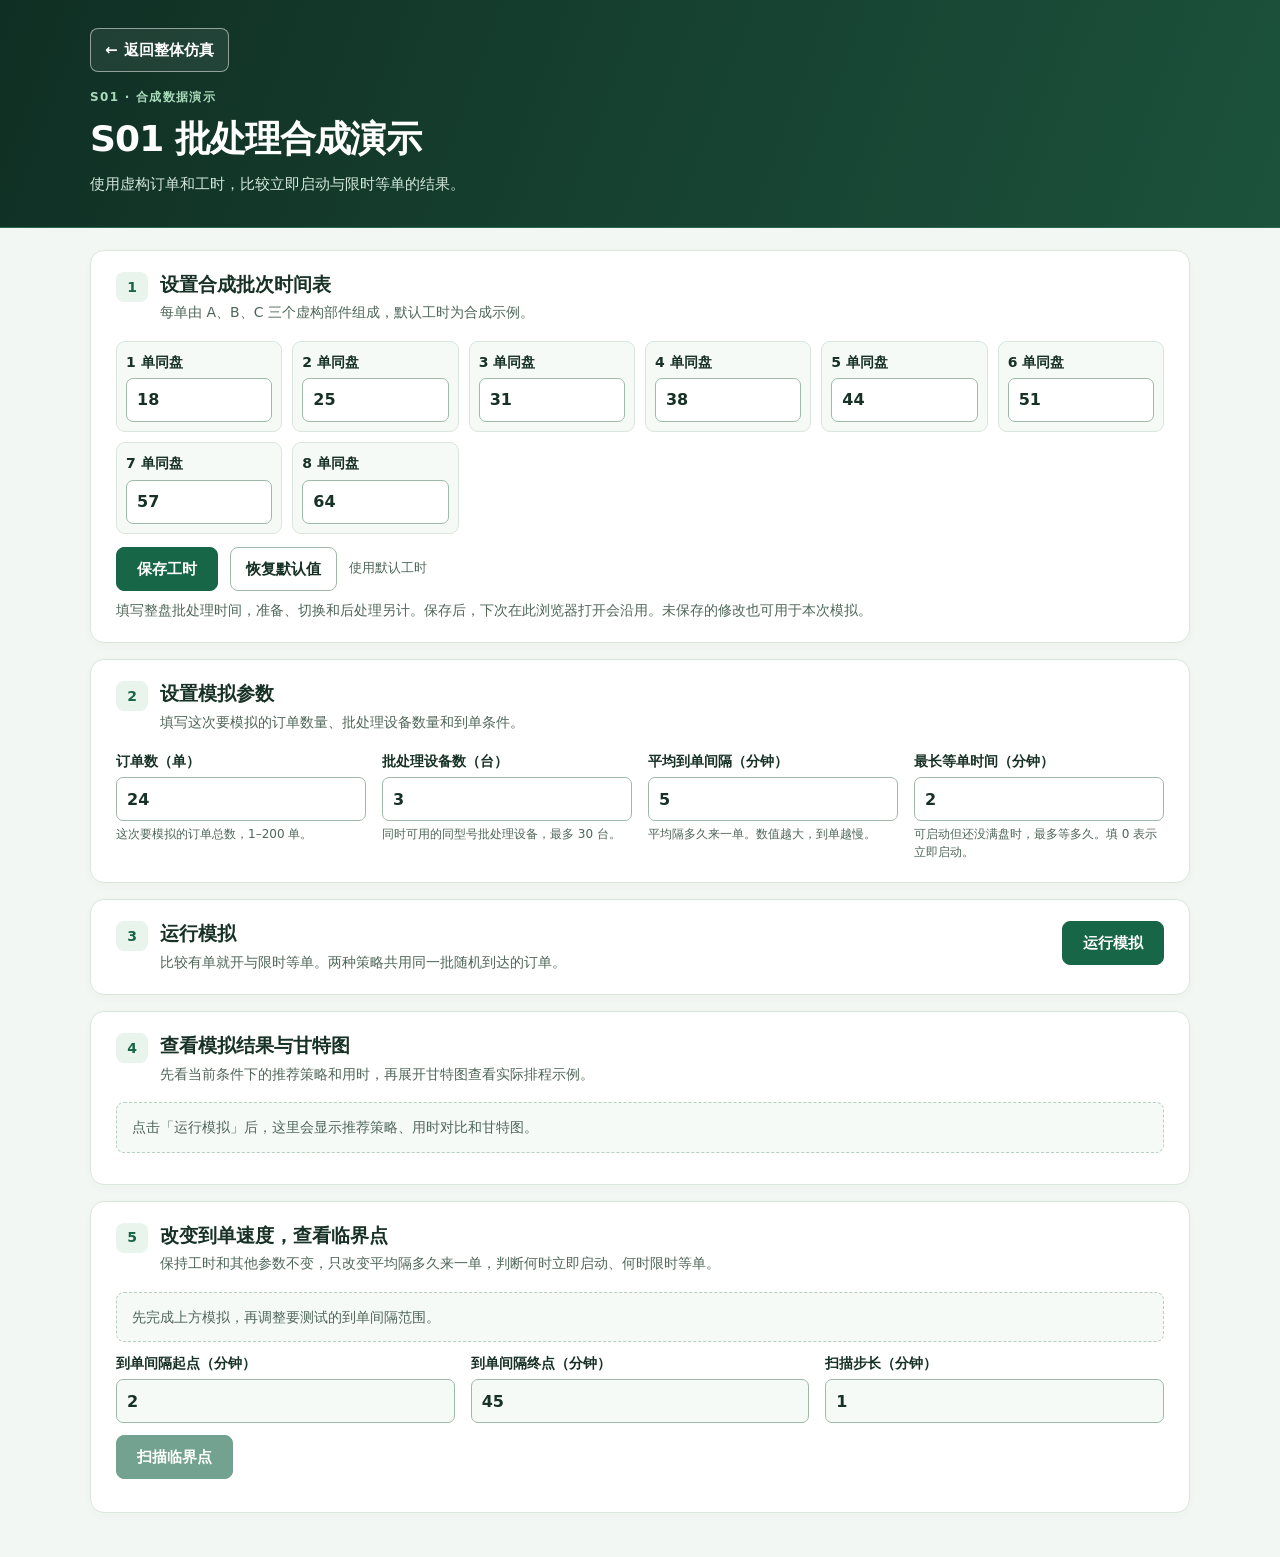
==== commit e5b7b496: "Add return navigation from S01 to overall simulation" ====
--- a/docs/scheduling/index.html
+++ b/docs/scheduling/index.html
@@ -39,6 +39,22 @@
 .arrival-hero h1 { margin: 0 0 8px; font-size: clamp(25px, 4vw, 36px); letter-spacing: -.025em; }
 .arrival-hero p { color: #d4e9db; }
 .arrival-hero p:last-child { margin-bottom: 0; }
+.arrival-back-link {
+  display: inline-flex;
+  align-items: center;
+  gap: 6px;
+  min-height: 44px;
+  margin-bottom: 16px;
+  padding: 7px 14px;
+  border: 1px solid #ffffff80;
+  border-radius: 8px;
+  color: #fff;
+  background: #ffffff12;
+  font-weight: 650;
+  text-decoration: none;
+}
+.arrival-back-link:hover { background: #ffffff26; }
+.arrival-back-link:focus-visible { outline: 2px solid #fff; outline-offset: 3px; }
 
 #arrival-lab { display: grid; gap: 16px; padding-block: 22px 44px; scroll-margin-top: 12rem; }
 .arrival-lab-form { display: grid; gap: 16px; min-width: 0; margin: 0; }
@@ -289,6 +305,7 @@
 <body class="arrival-page">
 <header class="arrival-hero">
   <div class="arrival-shell">
+    <a class="arrival-back-link" id="back-to-simulation" href="../index.html"><span aria-hidden="true">←</span> 返回整体仿真</a>
     <p class="arrival-eyebrow">S01 · 合成数据演示</p>
     <h1>S01 批处理合成演示</h1>
     <p class="arrival-hero-note">使用虚构订单和工时，比较立即启动与限时等单的结果。</p>
